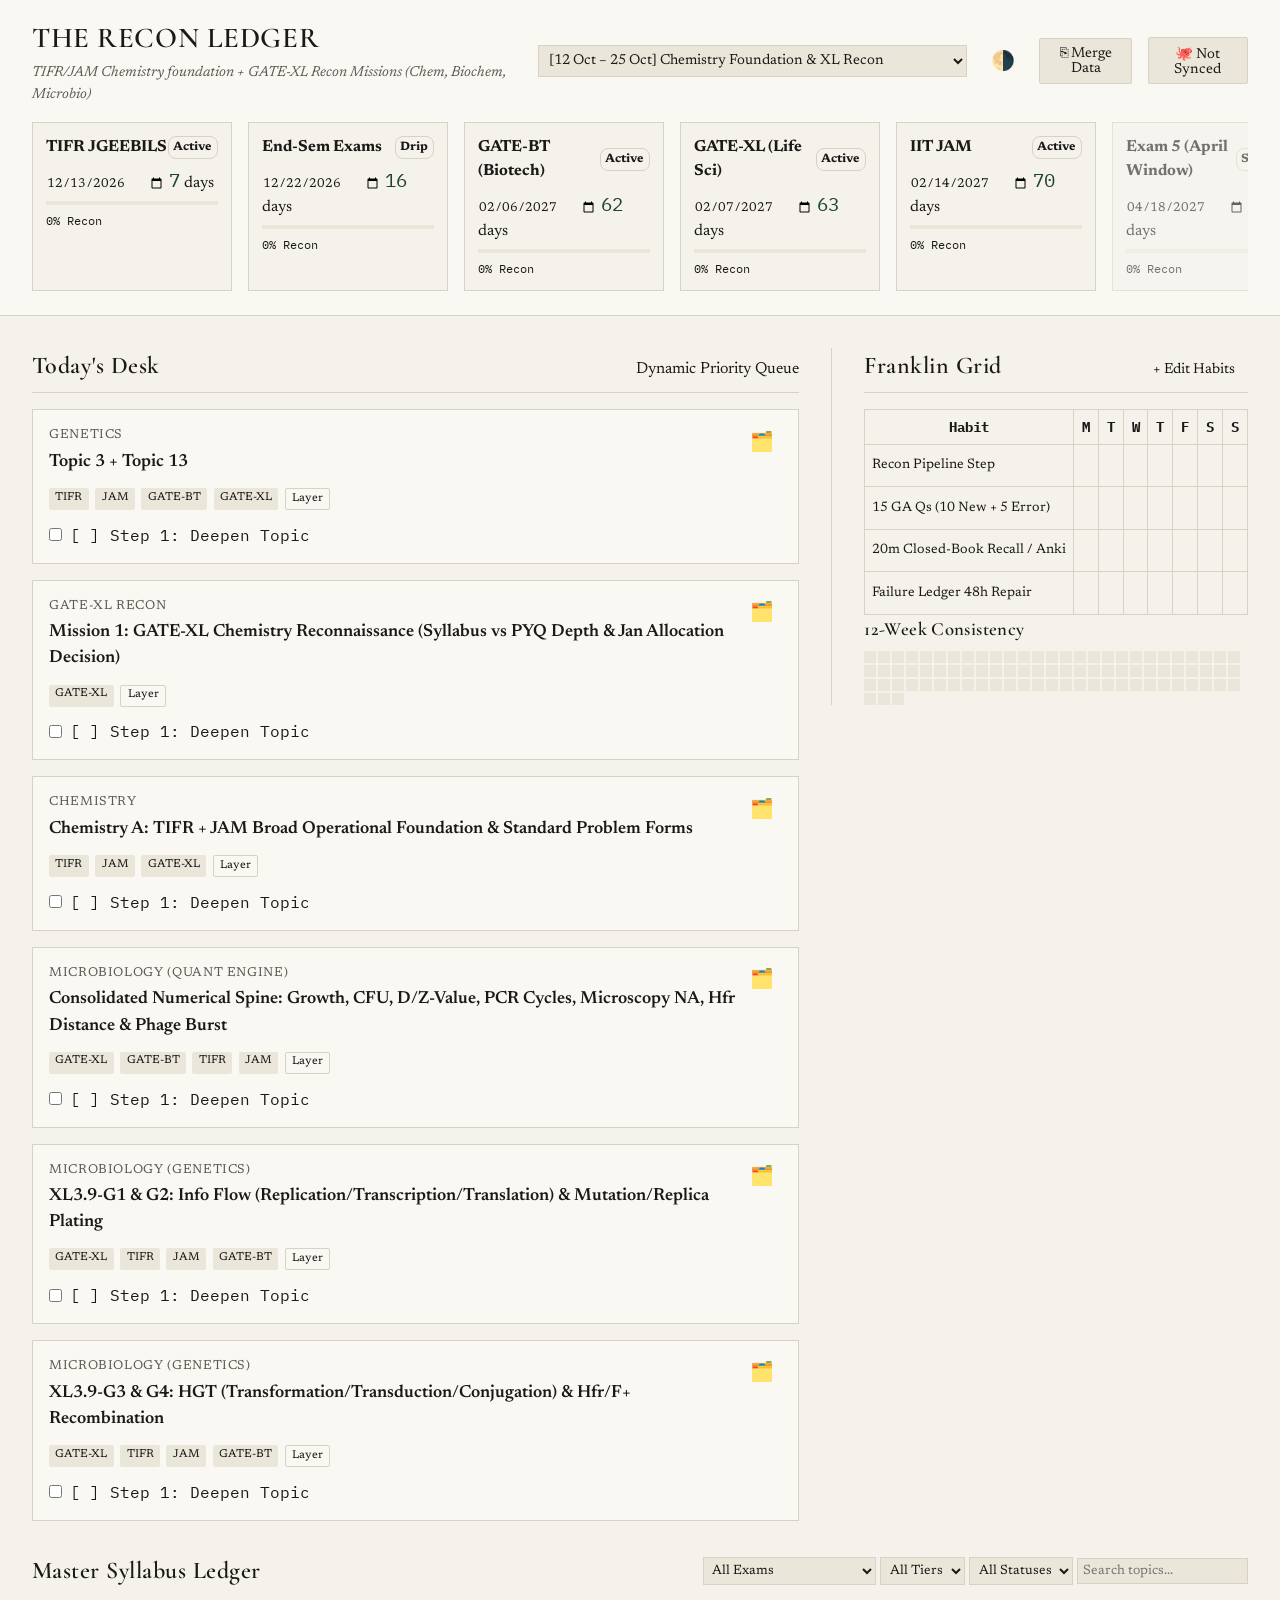
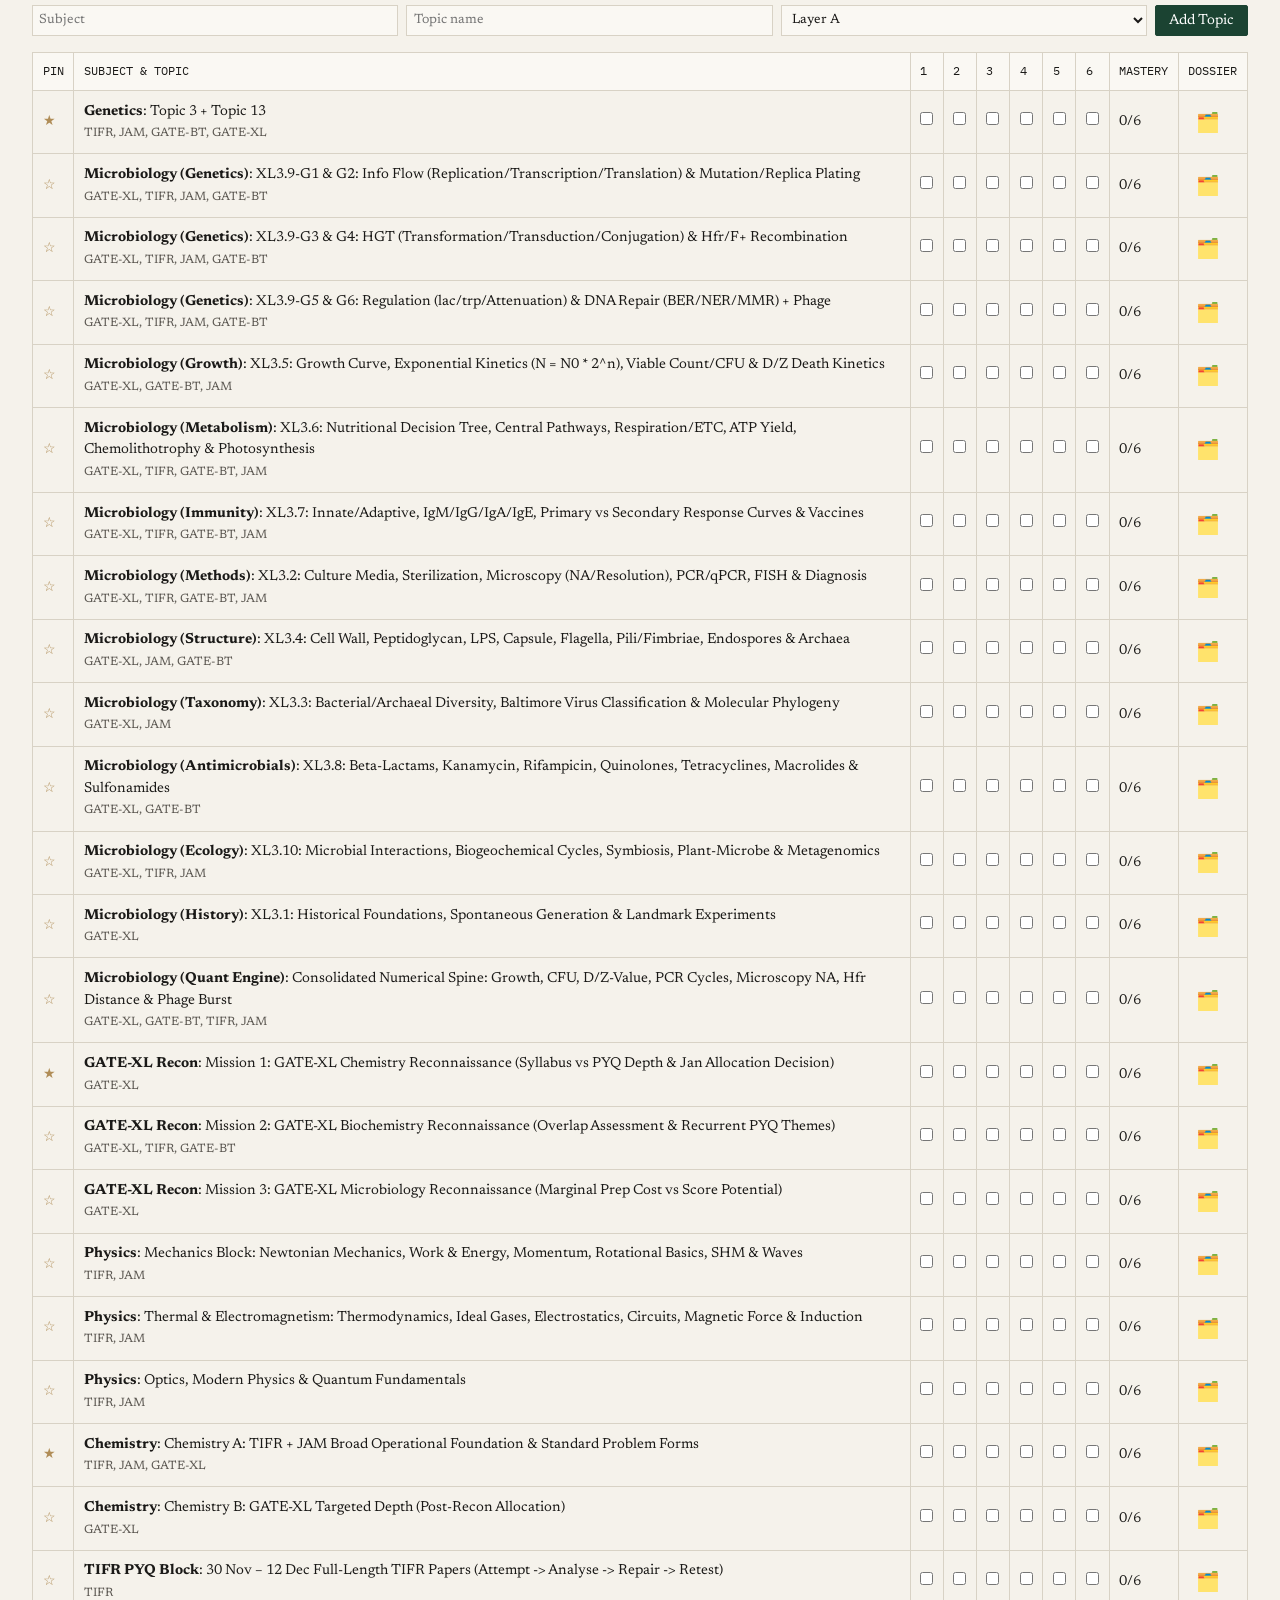
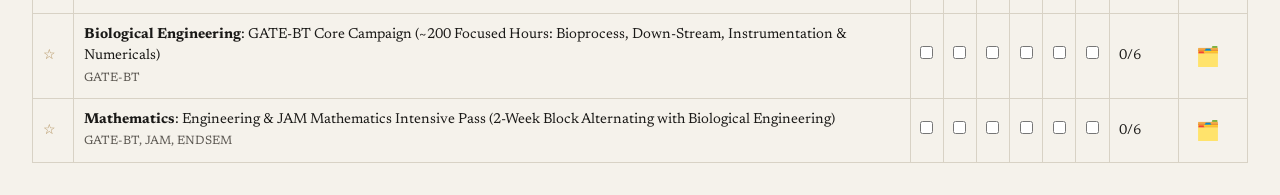
==== index.html @ 86c5a2b5 "feat: implement The Recon Ledger core application Builds a zero-build static web application accordi" ====
<!DOCTYPE html>
<html lang="en">
<head>
  <meta charset="UTF-8">
  <meta name="viewport" content="width=device-width, initial-scale=1.0">
  <title>The Recon Ledger</title>
  <link rel="preconnect" href="https://fonts.googleapis.com">
  <link rel="preconnect" href="https://fonts.gstatic.com" crossorigin>
  <link href="https://fonts.googleapis.com/css2?family=Cormorant+Garamond:wght@600&family=IBM+Plex+Mono&family=Newsreader:wght@400;600&display=swap" rel="stylesheet">
  <link rel="stylesheet" href="css/styles.css">
</head>
<body class="theme-day">

  <!-- Module 1: Command Center Header & Campaign Bar -->
  <header class="command-center-header">
    <div class="top-ledger-bar">
      <div class="title-section">
        <h1>THE RECON LEDGER</h1>
        <p class="subtitle">PYQ signal → mechanism → failure diagnosis → blind-spot coverage → transformed practice.</p>
      </div>
      <div class="controls-section">
        <select id="campaign-phase-selector" class="phase-selector"></select>
        <button id="theme-toggle" class="btn-icon" title="Toggle Day/Night">🌗</button>
        <button id="smart-merge-btn" class="btn" title="Smart Merge Import/Export">⎘ Merge Data</button>
        <button id="github-sync-btn" class="btn" title="GitHub Sync Status">🐙 <span id="sync-status">Not Synced</span></button>
      </div>
    </div>

    <!-- Exam Countdown Strip -->
    <div id="exam-countdown-strip" class="exam-countdown-strip">
      <!-- Populated by JS -->
    </div>
  </header>

  <main class="main-layout">

    <!-- Module 2: Today's Desk -->
    <section class="todays-desk-section">
      <div class="section-header">
        <h2>Today's Desk</h2>
        <span class="desk-subtitle">Dynamic Priority Queue</span>
      </div>
      <div id="todays-desk-container" class="desk-container">
        <!-- Populated by JS -->
      </div>
    </section>

    <!-- Module 3: The Franklin Grid -->
    <aside class="franklin-grid-section">
      <div class="section-header">
        <h2>Franklin Grid</h2>
        <button id="edit-habits-btn" class="btn-text">+ Edit Habits</button>
      </div>
      <div id="franklin-matrix-container" class="matrix-container">
        <!-- Populated by JS -->
      </div>
      <div class="heatmap-section">
        <h3>12-Week Consistency</h3>
        <div id="heatmap-container" class="heatmap-container">
          <!-- Populated by JS -->
        </div>
      </div>
    </aside>

  </main>

  <!-- Module 4: The Master Syllabus Ledger -->
  <section class="master-syllabus-section">
    <div class="ledger-controls">
      <h2>Master Syllabus Ledger</h2>
      <div class="filters">
        <select id="filter-exam"><option value="All">All Exams</option></select>
        <select id="filter-layer">
          <option value="All">All Tiers</option>
          <option value="Layer A (Deep Mastery)">Layer A</option>
          <option value="Layer B (Strong App)">Layer B</option>
          <option value="Layer C (Compression)">Layer C</option>
          <option value="Layer D (Maintenance)">Layer D</option>
        </select>
        <select id="filter-status">
          <option value="All">All Statuses</option>
          <option value="In Progress">In Progress</option>
          <option value="48h Repair">48h Repair</option>
          <option value="Cooldown">Cooldown</option>
          <option value="Mastered">Mastered</option>
        </select>
        <input type="text" id="search-topic" placeholder="Search topics...">
      </div>
    </div>

    <div class="quick-add-bar">
      <input type="text" id="add-subject" placeholder="Subject">
      <input type="text" id="add-topic" placeholder="Topic name">
      <select id="add-priority">
        <option value="Layer A (Deep Mastery)">Layer A</option>
        <option value="Layer B (Strong App)">Layer B</option>
        <option value="Layer C (Compression)">Layer C</option>
        <option value="Layer D (Maintenance)">Layer D</option>
      </select>
      <!-- tags to be added via UI modal or multiple select -->
      <button id="btn-quick-add" class="btn-primary">Add Topic</button>
    </div>

    <div class="table-container">
      <table id="master-ledger-table">
        <thead>
          <tr>
            <th>Pin</th>
            <th>Subject & Topic</th>
            <th>1</th><th>2</th><th>3</th><th>4</th><th>5</th><th>6</th>
            <th>Mastery</th>
            <th>Dossier</th>
          </tr>
        </thead>
        <tbody>
          <!-- Populated by JS -->
        </tbody>
      </table>
    </div>
  </section>

  <!-- Module 5: Slide-Out Topic Dossier Drawer -->
  <div id="dossier-drawer" class="drawer-overlay hidden">
    <div class="drawer-content">
      <div class="drawer-header">
        <h2 id="dossier-title">Topic Dossier</h2>
        <button id="close-dossier" class="btn-icon">✕</button>
      </div>
      <div class="drawer-body" id="dossier-body">
        <!-- Metadata Editor, 6-Stem Test, Failure Ledger -->
      </div>
    </div>
  </div>

  <!-- Smart Merge Modal -->
  <div id="smart-merge-modal" class="modal hidden">
    <div class="modal-content">
      <div class="modal-header">
        <h2>Smart Merge Data</h2>
        <button id="close-merge-modal" class="btn-icon">✕</button>
      </div>
      <div class="modal-body">
        <textarea id="merge-data-input" placeholder="Paste CSV/JSON here..." rows="10"></textarea>
        <div class="modal-actions">
          <button id="btn-import-merge" class="btn-primary">Merge Import</button>
          <button id="btn-export-csv" class="btn">Export CSV</button>
          <button id="btn-export-json" class="btn">Export JSON</button>
        </div>
      </div>
    </div>
  </div>

  <!-- GitHub Sync Modal -->
  <div id="github-sync-modal" class="modal hidden">
    <div class="modal-content">
      <div class="modal-header">
        <h2>GitHub Sync Setup</h2>
        <button id="close-sync-modal" class="btn-icon">✕</button>
      </div>
      <div class="modal-body">
        <label>PAT: <input type="password" id="gh-pat" placeholder="ghp_..."></label>
        <label>Repo: <input type="text" id="gh-repo" placeholder="owner/repo"></label>
        <label>Branch: <input type="text" id="gh-branch" value="main"></label>
        <label>File Path: <input type="text" id="gh-path" value="data/recon-ledger-state.json"></label>
        <label><input type="checkbox" id="gh-auto-sync"> Auto-Sync on Check</label>
        <div class="modal-actions">
          <button id="btn-gh-pull" class="btn-primary">Pull from GitHub</button>
          <button id="btn-gh-push" class="btn-primary">Push to GitHub</button>
          <button id="btn-gh-save" class="btn">Save Config</button>
        </div>
      </div>
    </div>
  </div>

  <script src="js/seed-data.js"></script>
  <script src="js/sync.js"></script>
  <script src="js/app.js"></script>
</body>
</html>
---- css/styles.css ----
:root {
  /* Day Theme (Archival Parchment) */
  --bg-primary: #F5F2EB;
  --bg-elevated: #FAF8F3;
  --bg-subtle: #EBE6DA;
  --text-primary: #1A1917;
  --text-secondary: #5C5852;
  --border-hairline: #D8D2C5;
  --accent-primary: #1B4332;
  --accent-secondary: #B08D57;
  --accent-alert: #7A2828;

  /* Typography */
  --font-header: 'Cormorant Garamond', 'Playfair Display', serif;
  --font-body: 'Newsreader', 'Inter', sans-serif;
  --font-mono: 'IBM Plex Mono', 'JetBrains Mono', monospace;
}

body.theme-night {
  /* Night Theme (Mahogany & Racing Green Study) */
  --bg-primary: #151715;
  --bg-elevated: #1D201D;
  --bg-subtle: #262A26;
  --text-primary: #EAE5D9;
  --text-secondary: #9E9A90;
  --border-hairline: #2E332E;
  --accent-primary: #2D6A4F;
  --accent-secondary: #C5A059;
  --accent-alert: #A63A3A;
}

* {
  box-sizing: border-box;
  margin: 0;
  padding: 0;
}

body {
  font-family: var(--font-body);
  background-color: var(--bg-primary);
  color: var(--text-primary);
  line-height: 1.5;
  transition: background-color 0.3s, color 0.3s;
}

h1, h2, h3, h4, h5, h6 {
  font-family: var(--font-header);
  font-weight: 600;
  letter-spacing: 0.02em;
}

.mono-text, .tabular-nums {
  font-family: var(--font-mono);
  font-variant-numeric: tabular-nums;
}

/* Base Components */
.btn, .btn-primary, .btn-icon, .btn-text {
  font-family: var(--font-body);
  cursor: pointer;
  background: none;
  border: none;
  color: var(--text-primary);
  padding: 0.4rem 0.8rem;
  border-radius: 2px;
  font-size: 0.9rem;
  transition: background-color 0.2s, opacity 0.2s;
}

.btn {
  border: 1px solid var(--border-hairline);
  background-color: var(--bg-subtle);
}
.btn:hover { background-color: var(--bg-elevated); }

.btn-primary {
  background-color: var(--accent-primary);
  color: #fff;
  border: 1px solid var(--accent-primary);
}
.btn-primary:hover { opacity: 0.9; }

.btn-icon {
  font-size: 1.2rem;
  padding: 0.2rem 0.5rem;
}

/* Header & Strip */
.command-center-header {
  border-bottom: 1px solid var(--border-hairline);
  background-color: var(--bg-elevated);
  padding: 1rem 2rem;
}

.top-ledger-bar {
  display: flex;
  justify-content: space-between;
  align-items: center;
  margin-bottom: 1rem;
}

.title-section h1 {
  font-size: 1.8rem;
  margin-bottom: 0.2rem;
}
.title-section .subtitle {
  font-style: italic;
  color: var(--text-secondary);
  font-size: 0.9rem;
}

.controls-section {
  display: flex;
  gap: 1rem;
  align-items: center;
}

.phase-selector {
  font-family: var(--font-body);
  background: var(--bg-subtle);
  border: 1px solid var(--border-hairline);
  color: var(--text-primary);
  padding: 0.4rem;
  font-size: 0.9rem;
}

.exam-countdown-strip {
  display: flex;
  gap: 1rem;
  overflow-x: auto;
  padding-bottom: 0.5rem;
}

.exam-card {
  min-width: 200px;
  border: 1px solid var(--border-hairline);
  padding: 0.8rem;
  background-color: var(--bg-primary);
  display: flex;
  flex-direction: column;
  gap: 0.4rem;
}
.exam-card.mode-standby { opacity: 0.6; }
.exam-header {
  display: flex;
  justify-content: space-between;
  align-items: center;
  font-weight: bold;
}
.exam-days {
  font-size: 1.2rem;
  color: var(--accent-primary);
}
.exam-progress {
  height: 4px;
  background: var(--bg-subtle);
  width: 100%;
}
.exam-progress-bar {
  height: 100%;
  background: var(--accent-primary);
}
.mode-pill {
  font-size: 0.75rem;
  padding: 0.1rem 0.3rem;
  border: 1px solid var(--border-hairline);
  border-radius: 8px;
  cursor: pointer;
}

/* Layout */
.main-layout {
  display: flex;
  padding: 2rem;
  gap: 2rem;
  align-items: flex-start;
}

.todays-desk-section {
  flex: 2;
}

.franklin-grid-section {
  flex: 1;
  border-left: 1px solid var(--border-hairline);
  padding-left: 2rem;
}

.section-header {
  display: flex;
  justify-content: space-between;
  align-items: baseline;
  margin-bottom: 1rem;
  border-bottom: 1px solid var(--border-hairline);
  padding-bottom: 0.5rem;
}

/* Cards */
.desk-container {
  display: flex;
  flex-direction: column;
  gap: 1rem;
}
.topic-card {
  border: 1px solid var(--border-hairline);
  background-color: var(--bg-elevated);
  padding: 1rem;
  display: flex;
  flex-direction: column;
  gap: 0.8rem;
}
.topic-card.repair-required {
  border-left: 4px solid var(--accent-alert);
}
.card-header {
  display: flex;
  justify-content: space-between;
  align-items: flex-start;
}
.card-subject {
  font-size: 0.8rem;
  text-transform: uppercase;
  letter-spacing: 0.05em;
  color: var(--text-secondary);
}
.card-title {
  font-size: 1.1rem;
  font-weight: 600;
  margin-top: 0.2rem;
}
.card-tags {
  display: flex;
  gap: 0.4rem;
  flex-wrap: wrap;
}
.tag-pill {
  font-size: 0.7rem;
  background: var(--bg-subtle);
  padding: 0.1rem 0.4rem;
  border-radius: 2px;
}
.card-action {
  display: flex;
  align-items: center;
  gap: 0.5rem;
}
.card-action label {
  cursor: pointer;
  font-family: var(--font-mono);
}

/* Franklin Grid */
.matrix-container table {
  width: 100%;
  border-collapse: collapse;
  font-family: var(--font-mono);
  font-size: 0.85rem;
}
.matrix-container th, .matrix-container td {
  border: 1px solid var(--border-hairline);
  padding: 0.4rem;
  text-align: center;
}
.matrix-container td.habit-name {
  text-align: left;
  font-family: var(--font-body);
}
.habit-dot {
  cursor: pointer;
  color: var(--accent-primary);
  font-size: 1.2rem;
  user-select: none;
}
.heatmap-container {
  display: flex;
  gap: 2px;
  flex-wrap: wrap;
  margin-top: 0.5rem;
}
.heat-cell {
  width: 12px;
  height: 12px;
  background-color: var(--bg-subtle);
}

/* Ledger Table */
.master-syllabus-section {
  padding: 0 2rem 2rem 2rem;
}
.ledger-controls {
  display: flex;
  justify-content: space-between;
  align-items: center;
  margin-bottom: 1rem;
}
.filters select, .filters input {
  font-family: var(--font-body);
  padding: 0.3rem;
  background: var(--bg-subtle);
  border: 1px solid var(--border-hairline);
  color: var(--text-primary);
}
.quick-add-bar {
  display: flex;
  gap: 0.5rem;
  margin-bottom: 1rem;
}
.quick-add-bar input, .quick-add-bar select {
  font-family: var(--font-body);
  padding: 0.4rem;
  background: var(--bg-elevated);
  border: 1px solid var(--border-hairline);
  color: var(--text-primary);
  flex: 1;
}
.quick-add-bar button { flex: 0; white-space: nowrap; }

.table-container {
  overflow-x: auto;
}
table#master-ledger-table {
  width: 100%;
  border-collapse: collapse;
  font-size: 0.9rem;
}
table#master-ledger-table th, table#master-ledger-table td {
  border: 1px solid var(--border-hairline);
  padding: 0.6rem;
  text-align: left;
}
table#master-ledger-table th {
  background-color: var(--bg-elevated);
  font-family: var(--font-mono);
  font-weight: normal;
  text-transform: uppercase;
  font-size: 0.75rem;
}
.topic-cell { cursor: pointer; }
.topic-cell:hover { text-decoration: underline; }
.pin-btn { cursor: pointer; color: var(--accent-secondary); }

/* Modals & Drawers */
.drawer-overlay, .modal {
  position: fixed;
  top: 0; left: 0; right: 0; bottom: 0;
  background: rgba(0,0,0,0.4);
  display: flex;
  justify-content: flex-end;
  z-index: 1000;
}
.drawer-overlay.hidden, .modal.hidden { display: none; }
.modal { justify-content: center; align-items: center; }

.drawer-content {
  width: 400px;
  max-width: 100%;
  background: var(--bg-elevated);
  border-left: 1px solid var(--border-hairline);
  height: 100%;
  display: flex;
  flex-direction: column;
}
.modal-content {
  background: var(--bg-elevated);
  border: 1px solid var(--border-hairline);
  padding: 1.5rem;
  width: 500px;
  max-width: 90%;
}
.drawer-header, .modal-header {
  display: flex;
  justify-content: space-between;
  align-items: center;
  padding: 1rem;
  border-bottom: 1px solid var(--border-hairline);
}
.drawer-body {
  padding: 1rem;
  overflow-y: auto;
  flex: 1;
}

textarea {
  width: 100%;
  background: var(--bg-subtle);
  border: 1px solid var(--border-hairline);
  color: var(--text-primary);
  font-family: var(--font-mono);
  padding: 0.5rem;
  margin-bottom: 1rem;
  resize: vertical;
}

/* Dossier internals */
.dossier-section {
  margin-bottom: 1.5rem;
}
.dossier-section h3 {
  font-size: 1rem;
  margin-bottom: 0.5rem;
  border-bottom: 1px solid var(--border-hairline);
  padding-bottom: 0.2rem;
}

.failure-log-form {
  display: flex;
  flex-direction: column;
  gap: 0.5rem;
  margin-bottom: 1rem;
}
.failure-log-form input, .failure-log-form select {
  padding: 0.4rem;
  background: var(--bg-subtle);
  border: 1px solid var(--border-hairline);
  color: var(--text-primary);
}

.failure-item {
  border: 1px solid var(--border-hairline);
  padding: 0.5rem;
  margin-bottom: 0.5rem;
  font-size: 0.85rem;
}
.failure-item.resolved { opacity: 0.6; }

/* Responsive */
@media (max-width: 768px) {
  .main-layout {
    flex-direction: column;
    padding: 1rem;
  }
  .franklin-grid-section {
    border-left: none;
    border-top: 1px solid var(--border-hairline);
    padding-left: 0;
    padding-top: 1rem;
    width: 100%;
  }
  .top-ledger-bar {
    flex-direction: column;
    align-items: flex-start;
    gap: 1rem;
  }
  .controls-section { flex-wrap: wrap; }
  .master-syllabus-section { padding: 1rem; }
  .ledger-controls { flex-direction: column; align-items: flex-start; gap: 1rem; }
  .quick-add-bar { flex-direction: column; }
}
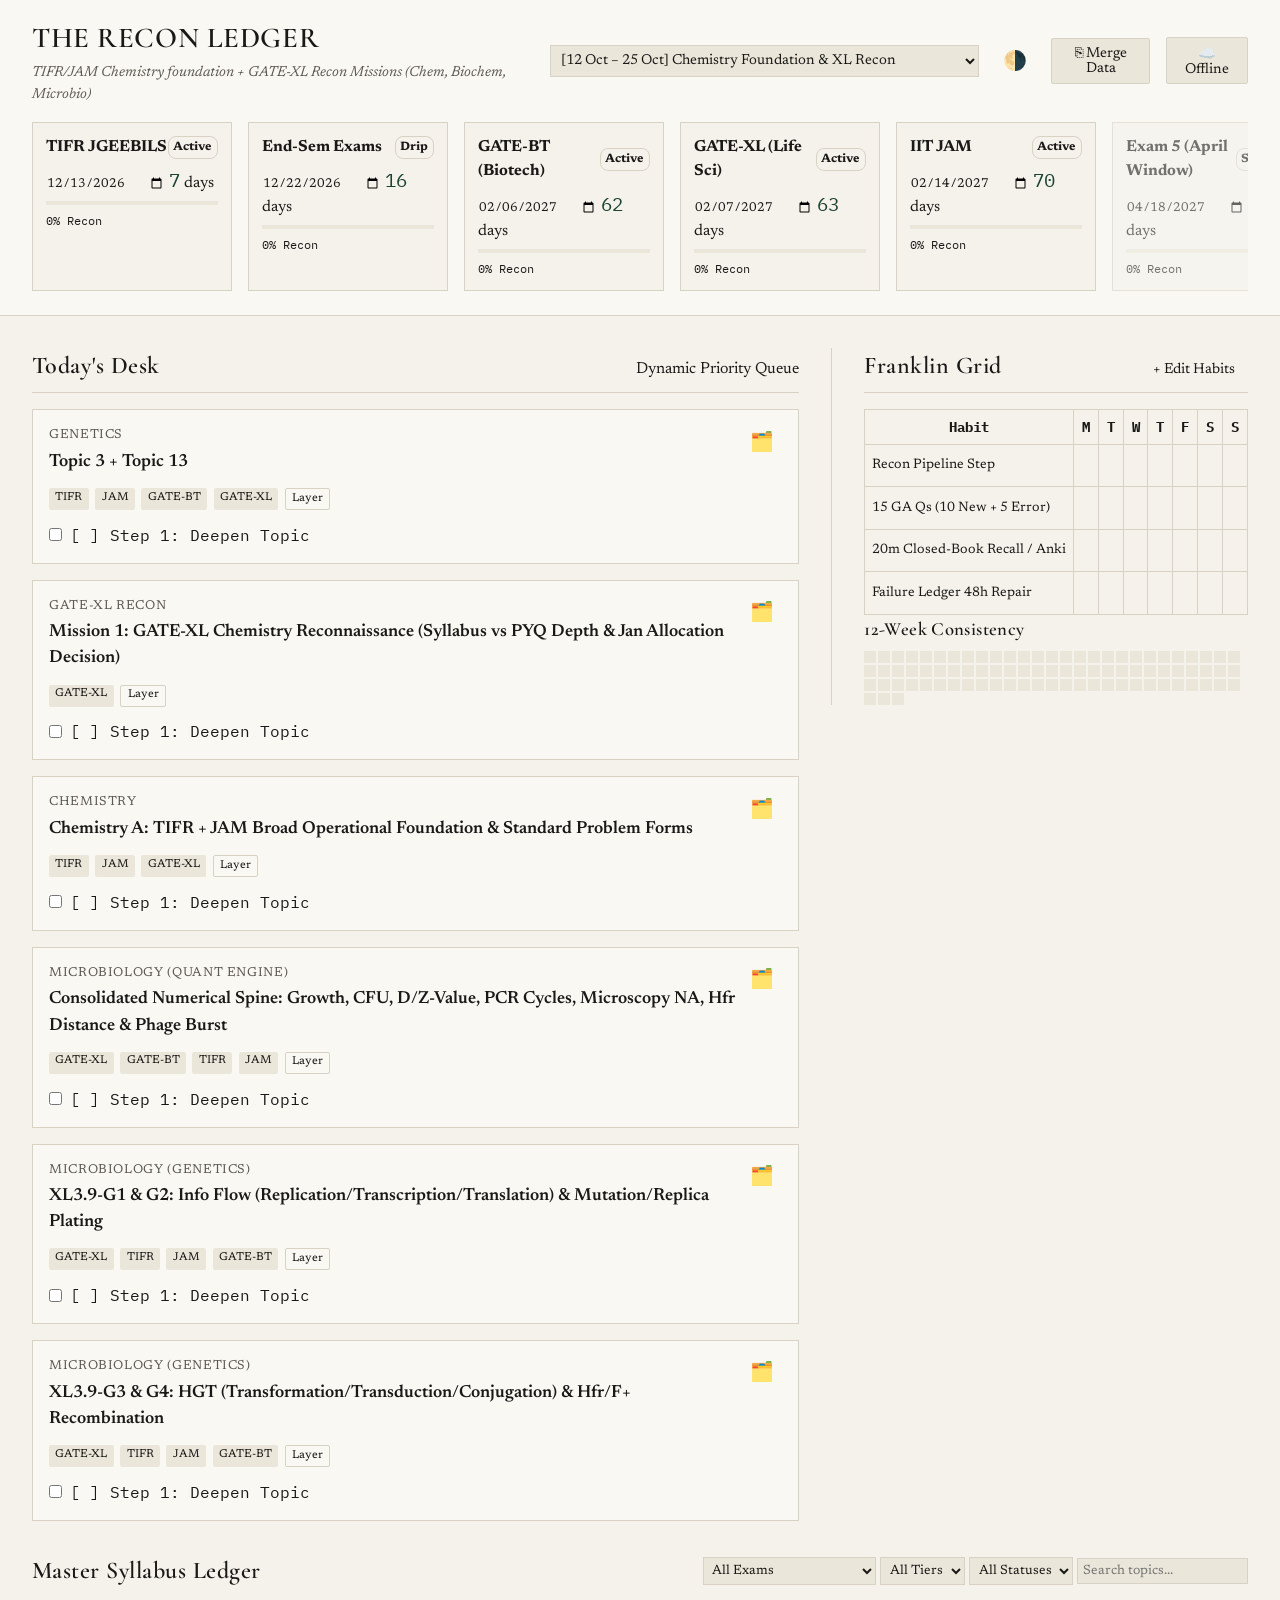
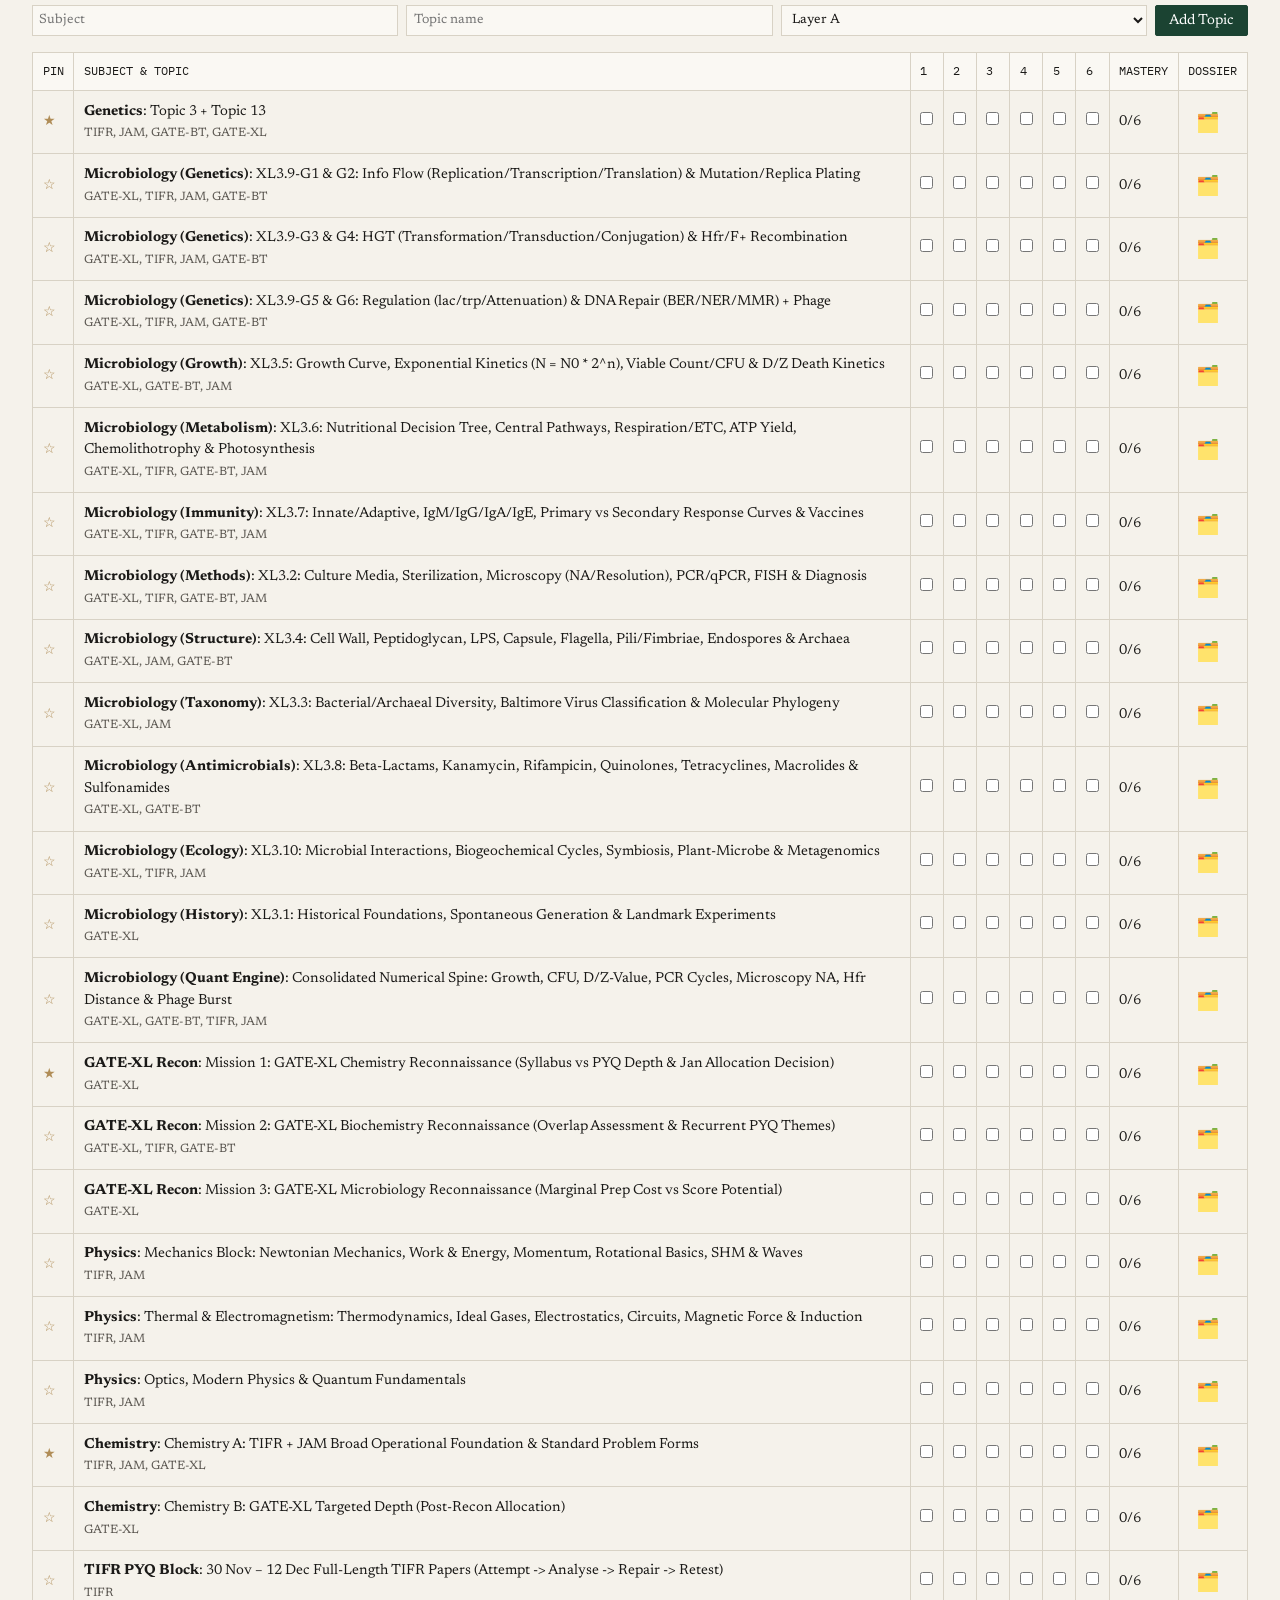
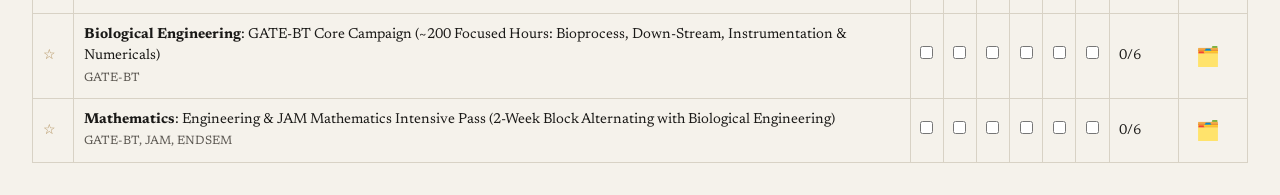
==== commit 6fd7005d: "feat: implement upgraded timestamp-merged sync engine Introduces a robust, conflict-free sync engine" ====
--- a/index.html
+++ b/index.html
@@ -22,7 +22,7 @@
         <select id="campaign-phase-selector" class="phase-selector"></select>
         <button id="theme-toggle" class="btn-icon" title="Toggle Day/Night">🌗</button>
         <button id="smart-merge-btn" class="btn" title="Smart Merge Import/Export">⎘ Merge Data</button>
-        <button id="github-sync-btn" class="btn" title="GitHub Sync Status">🐙 <span id="sync-status">Not Synced</span></button>
+        <button id="github-sync-btn" class="btn" title="Cloud Sync Status">☁️ <span id="sync-status">Offline</span></button>
       </div>
     </div>
 
@@ -150,24 +150,53 @@
     </div>
   </div>
 
-  <!-- GitHub Sync Modal -->
+  <!-- Cloud Sync Modal -->
   <div id="github-sync-modal" class="modal hidden">
-    <div class="modal-content">
+    <div class="modal-content" style="width:600px;">
       <div class="modal-header">
-        <h2>GitHub Sync Setup</h2>
+        <h2>Cloud Sync & Pairing</h2>
         <button id="close-sync-modal" class="btn-icon">✕</button>
       </div>
       <div class="modal-body">
-        <label>PAT: <input type="password" id="gh-pat" placeholder="ghp_..."></label>
-        <label>Repo: <input type="text" id="gh-repo" placeholder="owner/repo"></label>
-        <label>Branch: <input type="text" id="gh-branch" value="main"></label>
-        <label>File Path: <input type="text" id="gh-path" value="data/recon-ledger-state.json"></label>
-        <label><input type="checkbox" id="gh-auto-sync"> Auto-Sync on Check</label>
-        <div class="modal-actions">
-          <button id="btn-gh-pull" class="btn-primary">Pull from GitHub</button>
-          <button id="btn-gh-push" class="btn-primary">Push to GitHub</button>
-          <button id="btn-gh-save" class="btn">Save Config</button>
-        </div>
+        <div class="sync-tabs" style="display:flex; gap:1rem; margin-bottom:1rem; border-bottom:1px solid var(--border-hairline);">
+          <button id="tab-sheets" class="btn-text active" style="font-weight:bold;">Option A: Google Sheets</button>
+          <button id="tab-gist" class="btn-text">Option B: GitHub Gist</button>
+        </div>
+
+        <!-- Google Sheets Pane -->
+        <div id="pane-sheets" class="sync-pane">
+          <p style="font-size:0.85rem; color:var(--text-secondary); margin-bottom:0.5rem;">Fastest CORS-safe sync. Zero token setup.</p>
+          <label style="display:block; margin-bottom:0.5rem;">Web App URL:<br> <input type="text" id="gs-url" placeholder="https://script.google.com/macros/s/.../exec" style="width:100%; padding:0.4rem; background:var(--bg-subtle); border:1px solid var(--border-hairline); color:var(--text-primary);"></label>
+          <label style="display:block; margin-bottom:1rem;">PIN (Optional):<br> <input type="password" id="gs-pin" placeholder="Enter PIN" style="width:100%; padding:0.4rem; background:var(--bg-subtle); border:1px solid var(--border-hairline); color:var(--text-primary);"></label>
+          <div class="modal-actions">
+            <button id="btn-gs-save" class="btn-primary">Save Sheets Config</button>
+            <button id="btn-gs-copy-code" class="btn">Copy Apps Script Code</button>
+          </div>
+        </div>
+
+        <!-- GitHub Gist Pane -->
+        <div id="pane-gist" class="sync-pane hidden">
+          <p style="font-size:0.85rem; color:var(--text-secondary); margin-bottom:0.5rem;">Uses fine-grained PAT (gist scope only).</p>
+          <label style="display:block; margin-bottom:0.5rem;">PAT:<br> <input type="password" id="gh-pat" placeholder="github_pat_..." style="width:100%; padding:0.4rem; background:var(--bg-subtle); border:1px solid var(--border-hairline); color:var(--text-primary);"></label>
+          <label style="display:block; margin-bottom:1rem;">Gist ID:<br> <input type="text" id="gh-gist-id" placeholder="Leave empty to create new" style="width:100%; padding:0.4rem; background:var(--bg-subtle); border:1px solid var(--border-hairline); color:var(--text-primary);"></label>
+          <div class="modal-actions">
+            <button id="btn-gh-save" class="btn-primary">Save Gist Config</button>
+            <button id="btn-gh-create" class="btn">Create New Secret Gist</button>
+          </div>
+        </div>
+
+        <!-- QR Pairing Section -->
+        <div id="pairing-section" class="hidden" style="margin-top:2rem; padding-top:1rem; border-top:1px dashed var(--border-hairline); display:flex; align-items:center; gap:1.5rem;">
+          <div>
+            <h3 style="font-size:1.1rem; margin-bottom:0.5rem;">Pair Phone / Tablet</h3>
+            <p style="font-size:0.85rem; color:var(--text-secondary); margin-bottom:1rem;">Scan QR code or use the magic link to sync instantly.</p>
+            <button id="btn-copy-magic-link" class="btn">Copy Magic Pairing Link</button>
+          </div>
+          <div id="qr-container" style="background:white; padding:10px; border-radius:4px; min-width:180px; min-height:180px; display:flex; justify-content:center; align-items:center;">
+             <span style="color:var(--text-secondary); font-size:0.8rem;">Loading QR...</span>
+          </div>
+        </div>
+
       </div>
     </div>
   </div>
--- a/css/styles.css
+++ b/css/styles.css
@@ -366,6 +366,27 @@
   padding: 1.5rem;
   width: 500px;
   max-width: 90%;
+}
+
+.sync-tabs .btn-text.active {
+  color: var(--accent-primary);
+  border-bottom: 2px solid var(--accent-primary);
+  border-radius: 0;
+}
+.sync-pane.hidden {
+  display: none;
+}
+#sync-status {
+  transition: color 0.3s ease;
+}
+#sync-status.online {
+  color: var(--accent-primary); /* Racing Green */
+}
+#sync-status.syncing {
+  color: var(--accent-secondary); /* Antique Brass */
+}
+#sync-status.offline {
+  color: var(--text-secondary); /* Muted Graphite */
 }
 .drawer-header, .modal-header {
   display: flex;
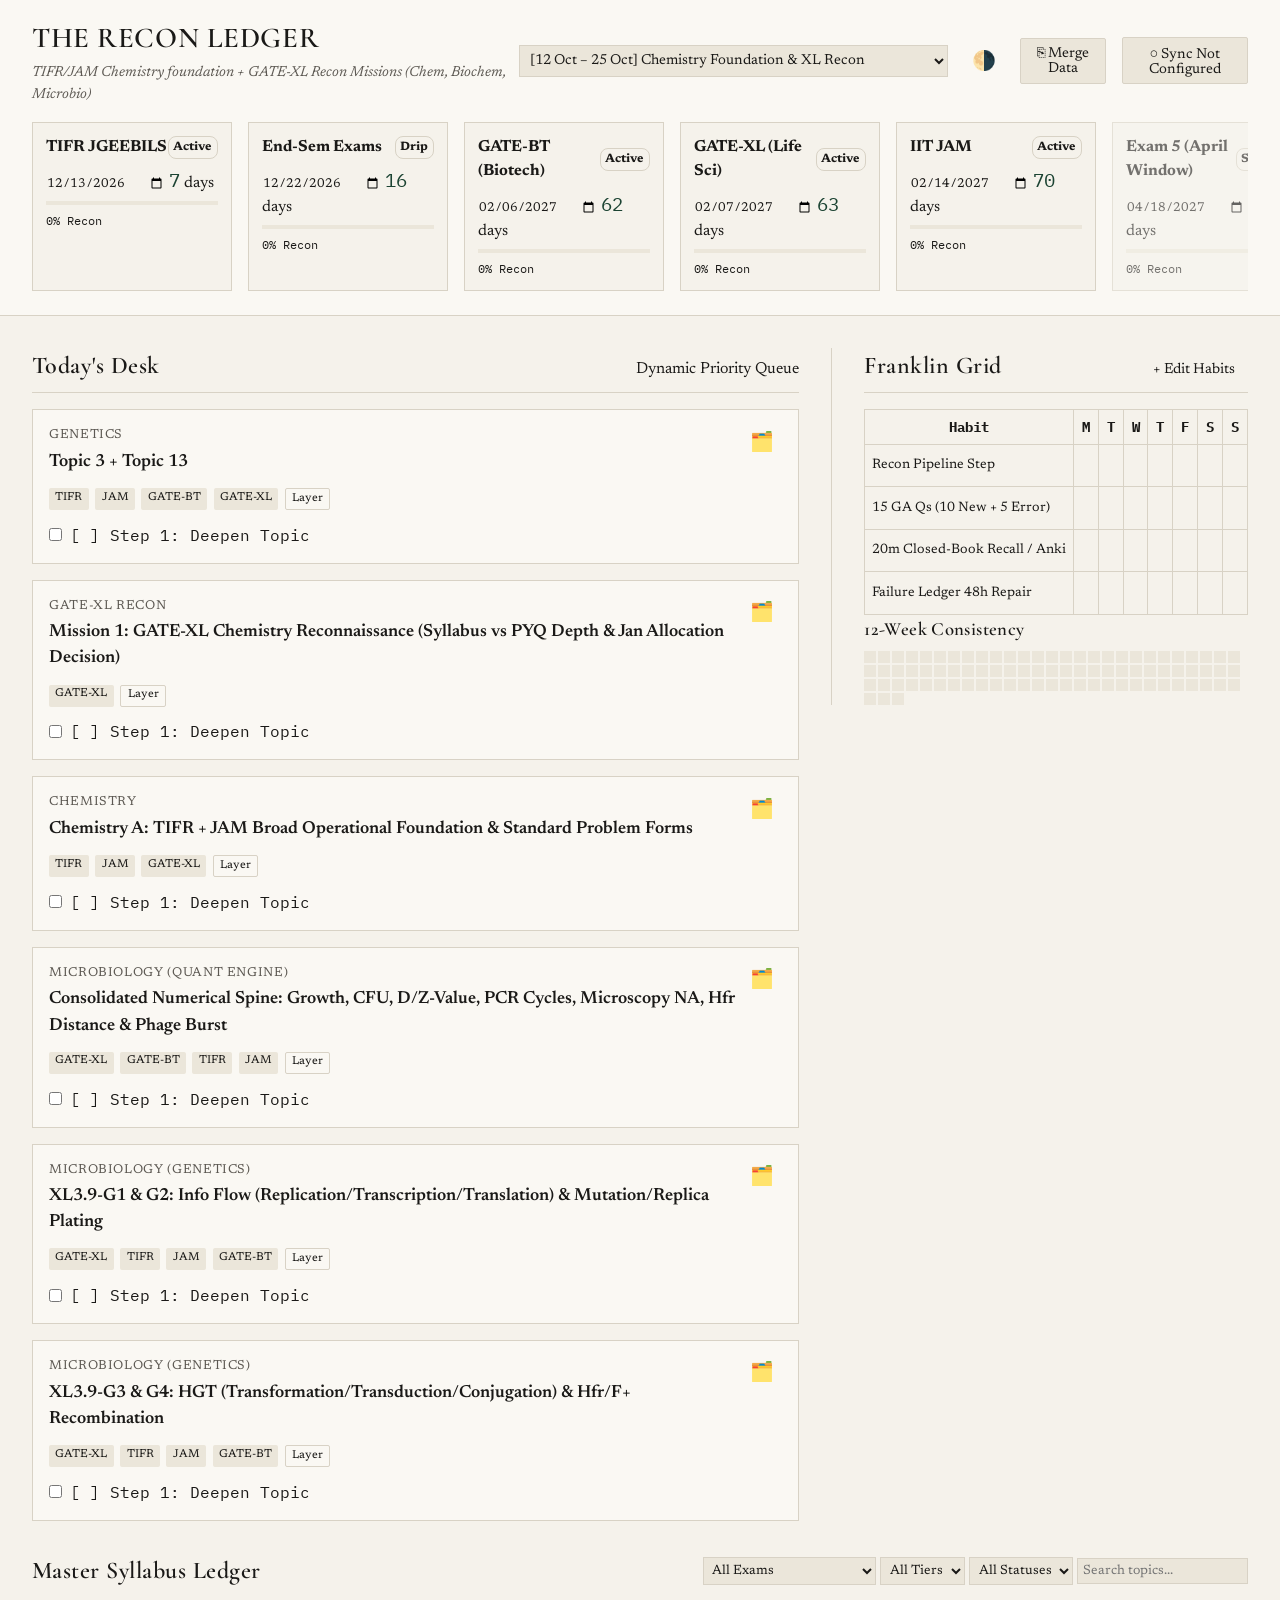
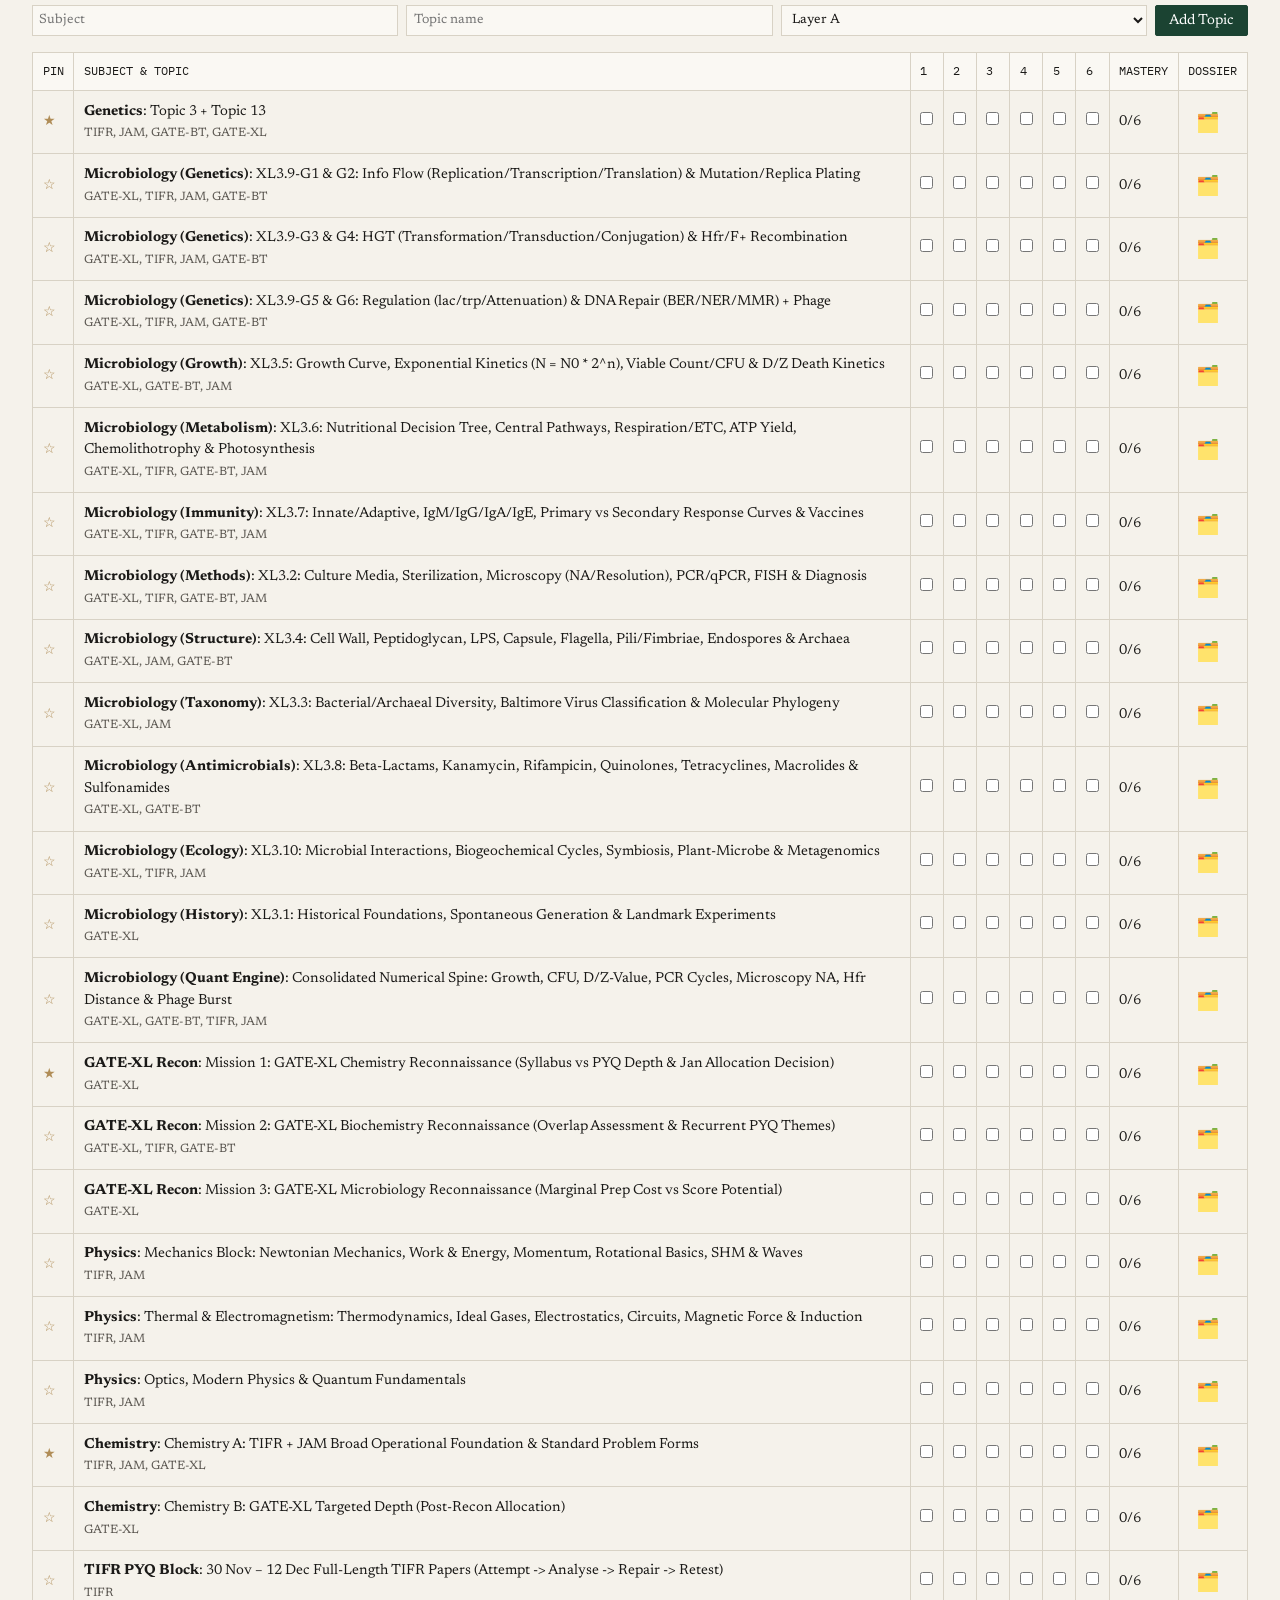
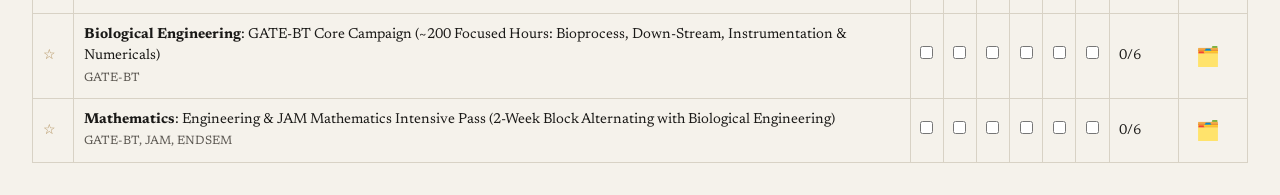
==== commit 43f08c96: "Fix real-time cloud sync and seed data timestamps - Integrated the verified `SyncEngine` to replace " ====
--- a/index.html
+++ b/index.html
@@ -22,7 +22,7 @@
         <select id="campaign-phase-selector" class="phase-selector"></select>
         <button id="theme-toggle" class="btn-icon" title="Toggle Day/Night">🌗</button>
         <button id="smart-merge-btn" class="btn" title="Smart Merge Import/Export">⎘ Merge Data</button>
-        <button id="github-sync-btn" class="btn" title="Cloud Sync Status">☁️ <span id="sync-status">Offline</span></button>
+        <button id="github-sync-btn" class="btn" title="Cloud Sync Status"><div id="sync-status-pill" class="sync-pill sync-idle"><span class="sync-dot">○</span> Sync Not Configured</div></button>
       </div>
     </div>
 
@@ -158,6 +158,12 @@
         <button id="close-sync-modal" class="btn-icon">✕</button>
       </div>
       <div class="modal-body">
+        <pre id="sync-diagnostic-log" style="font-family: monospace; max-height: 150px; overflow-y: auto; background: #eee; padding: 10px; font-size: 12px; margin-bottom: 10px; white-space: pre-wrap;"></pre>
+        <div class="modal-actions" style="margin-bottom: 1rem;">
+          <button id="btn-sync-merge-now" class="btn-primary">[Sync & Merge Now]</button>
+          <button id="btn-force-push" class="btn">[Force Push Local → Cloud]</button>
+          <button id="btn-force-pull" class="btn">[Force Pull Cloud → Local]</button>
+        </div>
         <div class="sync-tabs" style="display:flex; gap:1rem; margin-bottom:1rem; border-bottom:1px solid var(--border-hairline);">
           <button id="tab-sheets" class="btn-text active" style="font-weight:bold;">Option A: Google Sheets</button>
           <button id="tab-gist" class="btn-text">Option B: GitHub Gist</button>
@@ -190,11 +196,10 @@
           <div>
             <h3 style="font-size:1.1rem; margin-bottom:0.5rem;">Pair Phone / Tablet</h3>
             <p style="font-size:0.85rem; color:var(--text-secondary); margin-bottom:1rem;">Scan QR code or use the magic link to sync instantly.</p>
+            <input type="text" id="sync-pairing-link" readonly style="width: 100%; margin-bottom: 0.5rem; padding: 0.4rem; background: var(--bg-subtle); border: 1px solid var(--border-hairline); color: var(--text-primary);">
             <button id="btn-copy-magic-link" class="btn">Copy Magic Pairing Link</button>
           </div>
-          <div id="qr-container" style="background:white; padding:10px; border-radius:4px; min-width:180px; min-height:180px; display:flex; justify-content:center; align-items:center;">
-             <span style="color:var(--text-secondary); font-size:0.8rem;">Loading QR...</span>
-          </div>
+          <div id="sync-pairing-qr" style="background:white; padding:10px; border-radius:4px; min-width:180px; min-height:180px; display:flex; justify-content:center; align-items:center;"><span style="color:var(--text-secondary); font-size:0.8rem;">Loading QR...</span></div>
         </div>
 
       </div>
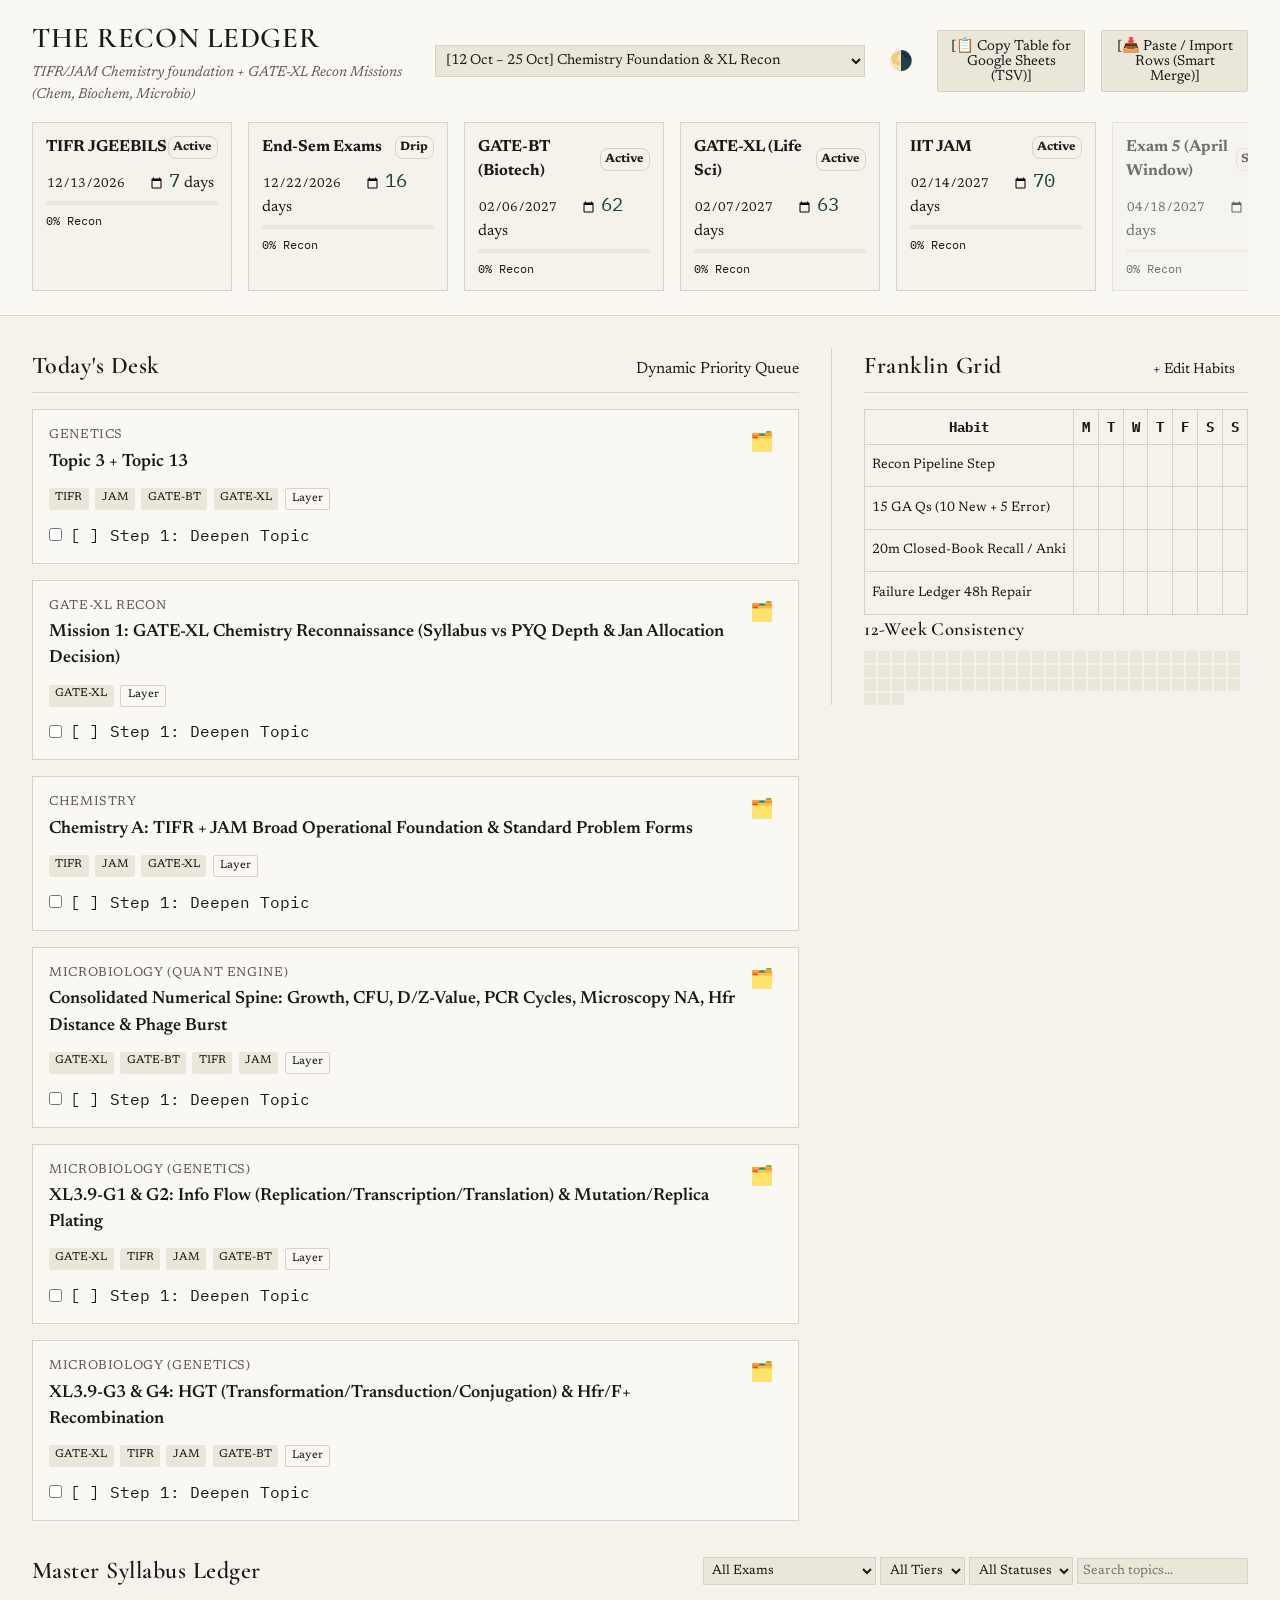
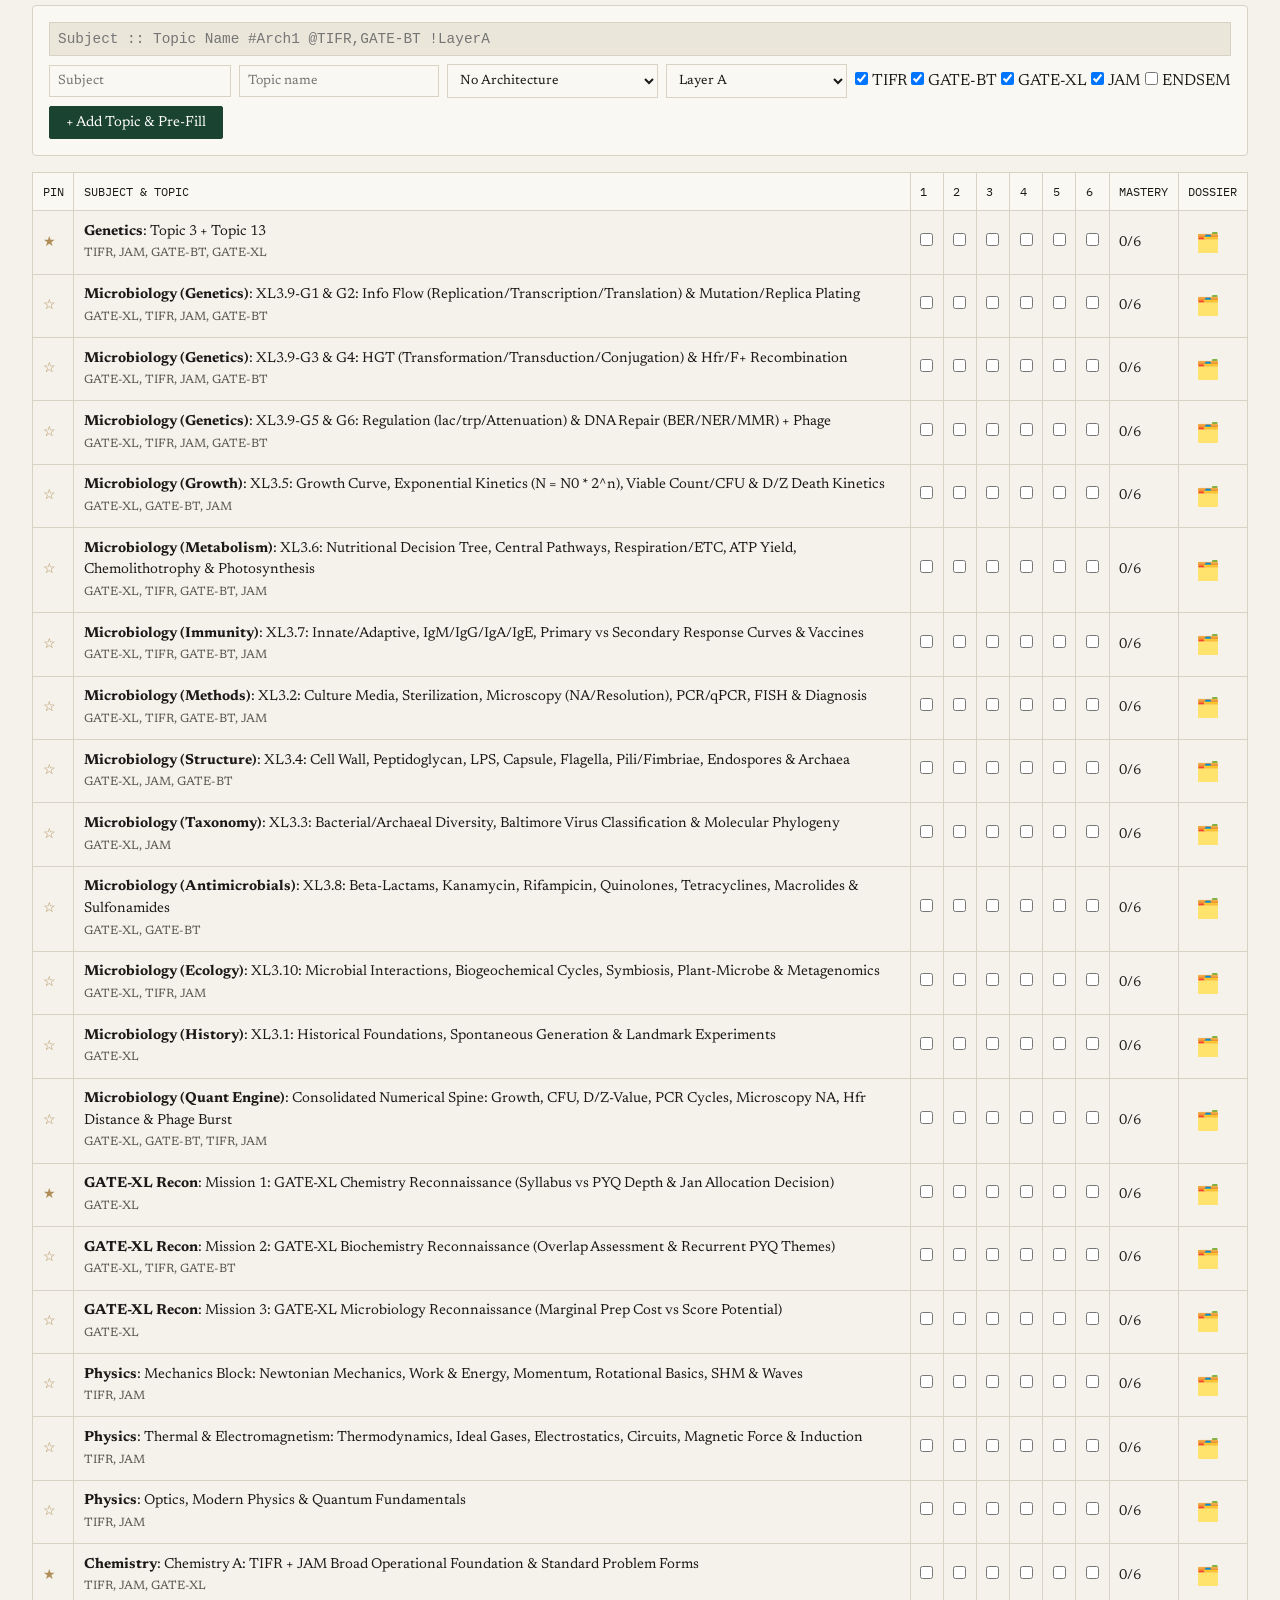
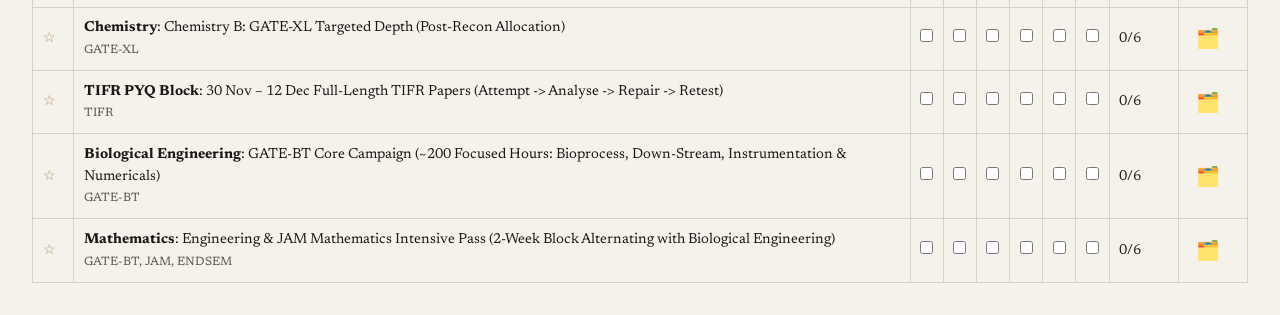
==== commit dc1c3e79: "Remove cloud sync and introduce TSV sync and Quick-Add UI - Dropped fragile cloud sync mechanisms co" ====
--- a/index.html
+++ b/index.html
@@ -21,8 +21,9 @@
       <div class="controls-section">
         <select id="campaign-phase-selector" class="phase-selector"></select>
         <button id="theme-toggle" class="btn-icon" title="Toggle Day/Night">🌗</button>
-        <button id="smart-merge-btn" class="btn" title="Smart Merge Import/Export">⎘ Merge Data</button>
-        <button id="github-sync-btn" class="btn" title="Cloud Sync Status"><div id="sync-status-pill" class="sync-pill sync-idle"><span class="sync-dot">○</span> Sync Not Configured</div></button>
+        <button id="btn-copy-tsv" class="btn" title="Copy Table for Google Sheets">[📋 Copy Table for Google Sheets (TSV)]</button>
+        <button id="smart-merge-btn" class="btn" title="Smart Merge Import/Export">[📥 Paste / Import Rows (Smart Merge)]</button>
+
       </div>
     </div>
 
@@ -88,17 +89,46 @@
       </div>
     </div>
 
-    <div class="quick-add-bar">
-      <input type="text" id="add-subject" placeholder="Subject">
-      <input type="text" id="add-topic" placeholder="Topic name">
-      <select id="add-priority">
-        <option value="Layer A (Deep Mastery)">Layer A</option>
-        <option value="Layer B (Strong App)">Layer B</option>
-        <option value="Layer C (Compression)">Layer C</option>
-        <option value="Layer D (Maintenance)">Layer D</option>
-      </select>
-      <!-- tags to be added via UI modal or multiple select -->
-      <button id="btn-quick-add" class="btn-primary">Add Topic</button>
+
+    <div class="quick-add-bar" style="display: flex; flex-direction: column; gap: 0.5rem; padding: 1rem; background: var(--bg-elevated); border: 1px solid var(--border-hairline); border-radius: 4px; margin-bottom: 1rem;">
+      <!-- Mode A: Shorthand -->
+      <div style="display: flex; gap: 0.5rem; width: 100%;">
+        <input type="text" id="shorthand-input" placeholder="Subject :: Topic Name #Arch1 @TIFR,GATE-BT !LayerA" style="flex: 1; padding: 0.5rem; font-family: monospace; font-size: 0.9rem; border: 1px solid var(--border-hairline); background: var(--bg-subtle); color: var(--text-primary);">
+      </div>
+
+      <!-- Mode B: Visual Builder -->
+      <div style="display: flex; gap: 0.5rem; flex-wrap: wrap; width: 100%; align-items: center;">
+        <input type="text" id="add-subject" placeholder="Subject" list="subject-list" style="width: 150px; padding: 0.5rem;">
+        <datalist id="subject-list"></datalist>
+
+        <input type="text" id="add-topic" placeholder="Topic name" style="flex: 1; min-width: 200px; padding: 0.5rem;">
+
+        <select id="add-architecture" style="padding: 0.5rem;">
+          <option value="">No Architecture</option>
+          <option value="Arch 1: Mechanistic Spine">Arch 1: Mechanistic Spine</option>
+          <option value="Arch 2: Quantitative Engine">Arch 2: Quantitative Engine</option>
+          <option value="Arch 3: Principle-to-Signal">Arch 3: Principle-to-Signal</option>
+          <option value="Arch 4: Rapid Compression">Arch 4: Rapid Compression</option>
+          <option value="Arch 5: Foundation 4/10">Arch 5: Foundation 4/10</option>
+        </select>
+
+        <select id="add-priority" style="padding: 0.5rem;">
+          <option value="Layer A (Deep Mastery)">Layer A</option>
+          <option value="Layer B (Strong App)">Layer B</option>
+          <option value="Layer C (Compression)">Layer C</option>
+          <option value="Layer D (Maintenance)">Layer D</option>
+        </select>
+
+        <div id="add-exam-tags-container" style="display:flex; gap:0.25rem;">
+          <label><input type="checkbox" value="TIFR" checked> TIFR</label>
+          <label><input type="checkbox" value="GATE-BT" checked> GATE-BT</label>
+          <label><input type="checkbox" value="GATE-XL" checked> GATE-XL</label>
+          <label><input type="checkbox" value="JAM" checked> JAM</label>
+          <label><input type="checkbox" value="ENDSEM"> ENDSEM</label>
+        </div>
+
+        <button id="btn-quick-add" class="btn-primary" style="padding: 0.5rem 1rem;">+ Add Topic & Pre-Fill</button>
+      </div>
     </div>
 
     <div class="table-container">
@@ -150,64 +180,7 @@
     </div>
   </div>
 
-  <!-- Cloud Sync Modal -->
-  <div id="github-sync-modal" class="modal hidden">
-    <div class="modal-content" style="width:600px;">
-      <div class="modal-header">
-        <h2>Cloud Sync & Pairing</h2>
-        <button id="close-sync-modal" class="btn-icon">✕</button>
-      </div>
-      <div class="modal-body">
-        <pre id="sync-diagnostic-log" style="font-family: monospace; max-height: 150px; overflow-y: auto; background: #eee; padding: 10px; font-size: 12px; margin-bottom: 10px; white-space: pre-wrap;"></pre>
-        <div class="modal-actions" style="margin-bottom: 1rem;">
-          <button id="btn-sync-merge-now" class="btn-primary">[Sync & Merge Now]</button>
-          <button id="btn-force-push" class="btn">[Force Push Local → Cloud]</button>
-          <button id="btn-force-pull" class="btn">[Force Pull Cloud → Local]</button>
-        </div>
-        <div class="sync-tabs" style="display:flex; gap:1rem; margin-bottom:1rem; border-bottom:1px solid var(--border-hairline);">
-          <button id="tab-sheets" class="btn-text active" style="font-weight:bold;">Option A: Google Sheets</button>
-          <button id="tab-gist" class="btn-text">Option B: GitHub Gist</button>
-        </div>
-
-        <!-- Google Sheets Pane -->
-        <div id="pane-sheets" class="sync-pane">
-          <p style="font-size:0.85rem; color:var(--text-secondary); margin-bottom:0.5rem;">Fastest CORS-safe sync. Zero token setup.</p>
-          <label style="display:block; margin-bottom:0.5rem;">Web App URL:<br> <input type="text" id="gs-url" placeholder="https://script.google.com/macros/s/.../exec" style="width:100%; padding:0.4rem; background:var(--bg-subtle); border:1px solid var(--border-hairline); color:var(--text-primary);"></label>
-          <label style="display:block; margin-bottom:1rem;">PIN (Optional):<br> <input type="password" id="gs-pin" placeholder="Enter PIN" style="width:100%; padding:0.4rem; background:var(--bg-subtle); border:1px solid var(--border-hairline); color:var(--text-primary);"></label>
-          <div class="modal-actions">
-            <button id="btn-gs-save" class="btn-primary">Save Sheets Config</button>
-            <button id="btn-gs-copy-code" class="btn">Copy Apps Script Code</button>
-          </div>
-        </div>
-
-        <!-- GitHub Gist Pane -->
-        <div id="pane-gist" class="sync-pane hidden">
-          <p style="font-size:0.85rem; color:var(--text-secondary); margin-bottom:0.5rem;">Uses fine-grained PAT (gist scope only).</p>
-          <label style="display:block; margin-bottom:0.5rem;">PAT:<br> <input type="password" id="gh-pat" placeholder="github_pat_..." style="width:100%; padding:0.4rem; background:var(--bg-subtle); border:1px solid var(--border-hairline); color:var(--text-primary);"></label>
-          <label style="display:block; margin-bottom:1rem;">Gist ID:<br> <input type="text" id="gh-gist-id" placeholder="Leave empty to create new" style="width:100%; padding:0.4rem; background:var(--bg-subtle); border:1px solid var(--border-hairline); color:var(--text-primary);"></label>
-          <div class="modal-actions">
-            <button id="btn-gh-save" class="btn-primary">Save Gist Config</button>
-            <button id="btn-gh-create" class="btn">Create New Secret Gist</button>
-          </div>
-        </div>
-
-        <!-- QR Pairing Section -->
-        <div id="pairing-section" class="hidden" style="margin-top:2rem; padding-top:1rem; border-top:1px dashed var(--border-hairline); display:flex; align-items:center; gap:1.5rem;">
-          <div>
-            <h3 style="font-size:1.1rem; margin-bottom:0.5rem;">Pair Phone / Tablet</h3>
-            <p style="font-size:0.85rem; color:var(--text-secondary); margin-bottom:1rem;">Scan QR code or use the magic link to sync instantly.</p>
-            <input type="text" id="sync-pairing-link" readonly style="width: 100%; margin-bottom: 0.5rem; padding: 0.4rem; background: var(--bg-subtle); border: 1px solid var(--border-hairline); color: var(--text-primary);">
-            <button id="btn-copy-magic-link" class="btn">Copy Magic Pairing Link</button>
-          </div>
-          <div id="sync-pairing-qr" style="background:white; padding:10px; border-radius:4px; min-width:180px; min-height:180px; display:flex; justify-content:center; align-items:center;"><span style="color:var(--text-secondary); font-size:0.8rem;">Loading QR...</span></div>
-        </div>
-
-      </div>
-    </div>
-  </div>
-
   <script src="js/seed-data.js"></script>
-  <script src="js/sync.js"></script>
   <script src="js/app.js"></script>
 </body>
 </html>
